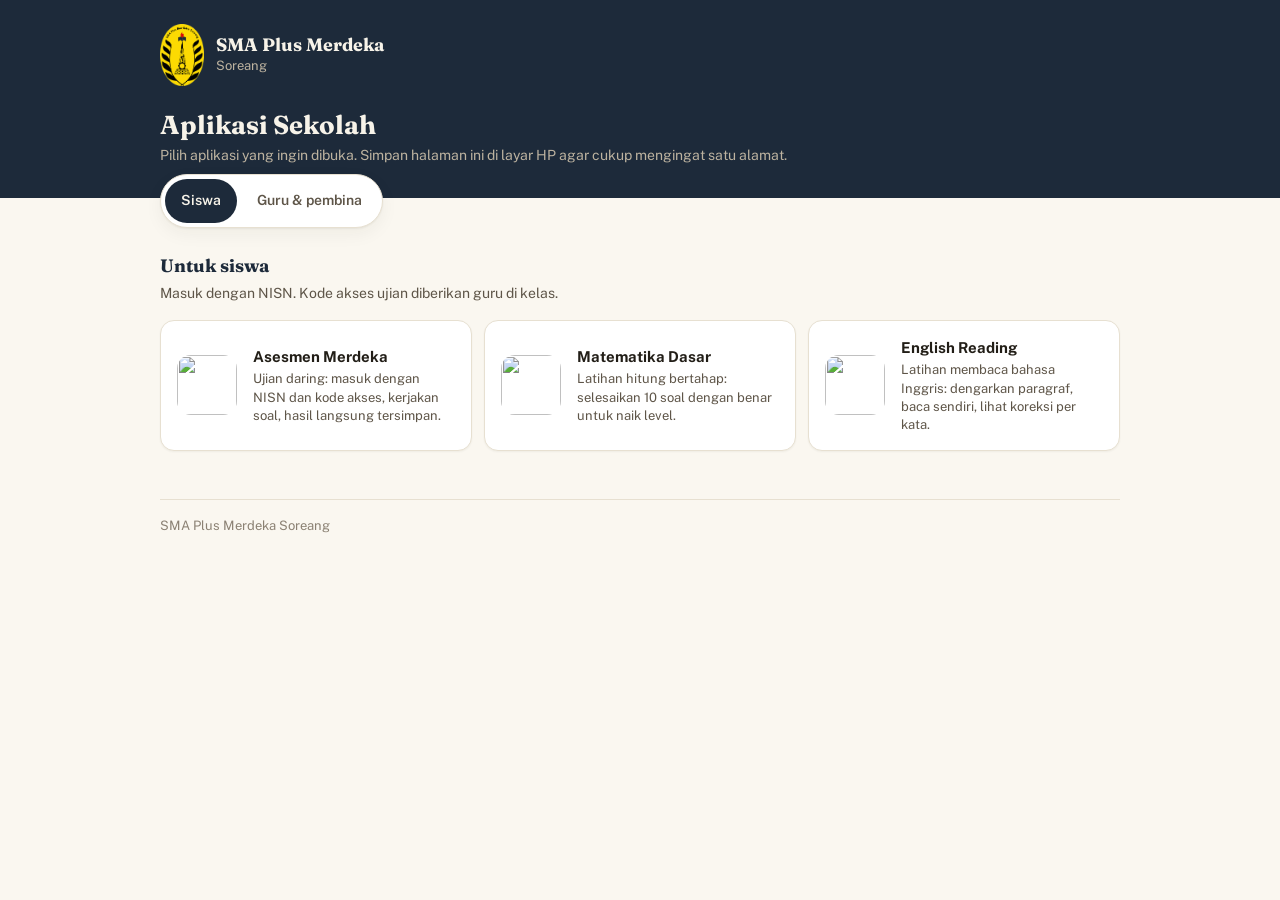
==== index.html @ 801a94b6 "Beranda: halaman pembuka semua aplikasi sekolah (umum + staf) Co-Authored-By: Claude Opus 5.5 <norep" ====
<!doctype html>
<html lang="id">
<head>
<meta charset="utf-8">
<meta name="viewport" content="width=device-width, initial-scale=1">
<title>Aplikasi Sekolah — SMA Plus Merdeka Soreang</title>
<meta name="description" content="Semua aplikasi SMA Plus Merdeka Soreang dalam satu halaman: latihan, asesmen, dan administrasi sekolah.">
<meta property="og:type" content="website">
<meta property="og:site_name" content="SMA Plus Merdeka Soreang">
<meta property="og:locale" content="id_ID">
<meta property="og:title" content="Aplikasi Sekolah — SMA Plus Merdeka Soreang">
<meta property="og:description" content="Semua aplikasi sekolah dalam satu halaman.">
<meta property="og:image" content="https://smapmerdekasoreang99-star.github.io/matematika_dasar/assets/pratinjau.jpg?v=3">
<meta name="theme-color" content="#1D2A3A">
<link rel="icon" type="image/png" sizes="32x32" href="assets/ikon-32.png">
<link rel="apple-touch-icon" href="assets/apple-touch-icon.png">
<link rel="manifest" href="manifest.webmanifest">
<link rel="stylesheet" href="assets/dasar.css?v=1">
<link rel="stylesheet" href="assets/beranda.css?v=1">
<script>document.documentElement.classList.add("js")</script>
</head>
<body>
<header class="kepala">
  <div class="kepala-isi">
    <div class="merek"><img src="assets/logo.png" alt="Logo SMA Plus Merdeka Soreang"><div><b>SMA Plus Merdeka</b><span>Soreang</span></div></div>
    <h1>Aplikasi Sekolah</h1>
    <p>Pilih aplikasi yang ingin dibuka. Simpan halaman ini di layar HP agar cukup mengingat satu alamat.</p>
  </div>
</header>
<main class="isi">
  <nav class="pilih" aria-label="Kelompok pemakai">
    <a href="#siswa" data-ke="siswa">Siswa</a>
    <a href="#guru" data-ke="guru">Guru &amp; pembina</a>
  </nav>

  <section class="kelompok" id="siswa" aria-labelledby="j-siswa">
    <h2 id="j-siswa">Untuk siswa</h2>
    <p>Masuk dengan NISN. Kode akses ujian diberikan guru di kelas.</p>
    <ul class="ubin">
      <li><a href="/Tryout_Guru/"><img src="/Tryout_Guru/assets/ikon-192.png" alt=""><span><b>Asesmen Merdeka</b><small>Ujian daring: masuk dengan NISN dan kode akses, kerjakan soal, hasil langsung tersimpan.</small></span></a></li>
      <li><a href="/matematika_dasar/"><img src="/matematika_dasar/assets/ikon-192.png" alt=""><span><b>Matematika Dasar</b><small>Latihan hitung bertahap: selesaikan 10 soal dengan benar untuk naik level.</small></span></a></li>
      <li><a href="/english_reading/"><img src="/english_reading/assets/ikon-192.png" alt=""><span><b>English Reading</b><small>Latihan membaca bahasa Inggris: dengarkan paragraf, baca sendiri, lihat koreksi per kata.</small></span></a></li>
    </ul>
  </section>

  <section class="kelompok" id="guru" aria-labelledby="j-guru">
    <h2 id="j-guru">Untuk guru dan pembina</h2>
    <p>Masuk dengan PIN pribadi masing-masing.</p>
    <ul class="ubin">
      <li><a href="/Tryout_Guru/?guru"><img src="/Tryout_Guru/assets/ikon-192.png" alt=""><span><b>Asesmen Merdeka</b><small>Buka sesi ujian, pantau siswa, dan lihat hasil serta analisis soal.</small><span class="peran">Guru &amp; pengawas</span></span></a></li>
      <li><a href="/Tryout_Guru/admin.html?menu=pustaka"><img src="/Tryout_Guru/assets/ikon-192.png" alt=""><span><b>Pustaka Paket Asesmen</b><small>Bank soal: unggah soal dengan atau tanpa kisi-kisi, dan kelola paket buatan sendiri.</small><span class="peran">Guru</span></span></a></li>
      <li><a href="/matematika_dasar/guru.html"><img src="/matematika_dasar/assets/ikon-192.png" alt=""><span><b>Matematika Dasar</b><small>Sesi kegiatan per kelompok, kemajuan level siswa, dan rekap.</small><span class="peran">Guru</span></span></a></li>
      <li><a href="/english_reading/guru.html"><img src="/english_reading/assets/ikon-192.png" alt=""><span><b>English Reading</b><small>Sesi kegiatan per kelompok dan kemajuan membaca siswa.</small><span class="peran">Guru</span></span></a></li>
      <li><a href="/absen_ekskul/"><img src="/absen_ekskul/assets/ikon-192.png" alt=""><span><b>Absensi Ekstrakurikuler</b><small>Laporan kegiatan, kehadiran peserta, rekap, dan nilai ekstrakurikuler.</small><span class="peran">Pembina</span></span></a></li>
    </ul>
  </section>

  <footer class="kaki">SMA Plus Merdeka Soreang</footer>
</main>
<script>
/* Kelompok terakhir yang dipilih diingat di perangkat ini; #siswa / #guru di alamat bisa dibagikan. */
(function(){
  var KUNCI="beranda_kelompok",kel=["siswa","guru"];
  function pilih(k,simpan){
    if(kel.indexOf(k)<0)k="siswa";
    kel.forEach(function(x){document.getElementById(x).hidden=x!==k});
    document.querySelectorAll(".pilih a").forEach(function(a){a.setAttribute("aria-current",a.dataset.ke===k?"true":"false")});
    if(simpan)try{localStorage.setItem(KUNCI,k)}catch(e){}
  }
  var awal=location.hash.slice(1);
  if(kel.indexOf(awal)<0)try{awal=localStorage.getItem(KUNCI)}catch(e){awal=null}
  pilih(awal,false);
  /* #guru di alamat tidak boleh membuat halaman melompat melewati judul */
  if(location.hash)window.addEventListener("load",function(){window.scrollTo(0,0)});
  document.querySelectorAll(".pilih a").forEach(function(a){a.addEventListener("click",function(e){
    e.preventDefault();history.replaceState(null,"","#"+a.dataset.ke);pilih(a.dataset.ke,true)})});
  window.addEventListener("hashchange",function(){pilih(location.hash.slice(1),true)});
})();
</script>
</body>
</html>
---- assets/dasar.css ----
@import url('https://fonts.googleapis.com/css2?family=Fraunces:opsz,wght@9..144,500;9..144,700&family=Public+Sans:wght@400;500;600;700&display=swap');

/* =====================================================================
   Dasar tampilan bersama — Sistem Informasi SMA Plus Merdeka Soreang
   =====================================================================
   Berkas ini SALINAN SERUPA di lima repositori:
     data_induk/assets/  kehadiran_guru/assets/  absen_ekskul/assets/
     induk_pembiayaan/assets/  Tryout_Guru/assets/
   Bila diubah di satu tempat, salin ke empat tempat lainnya. Perintah
   pembandingnya ditulis tanpa tanda bintang-garis miring, karena urutan
   itu MENUTUP komentar CSS dan membuat sisa keterangan ini terbaca sebagai
   aturan:

     md5sum  tiap-aplikasi/assets/dasar.css   # kelimanya harus sama

   Isinya sengaja HANYA token dan dasar yang benar-benar sama di semua
   aplikasi. Nama kelas komponen berbeda-beda antar aplikasi (.tbl di
   Absensi Ekskul, .btn di Data Induk), jadi komponennya tetap ditulis di
   style.css masing-masing — tetapi warna, jarak, dan lapisannya wajib
   mengambil dari sini. Dengan begitu mengubah palet cukup sekali, dan
   tidak ada aplikasi yang diam-diam menyimpang seperti dulu terjadi pada
   tarif dan nama penanda tangan.

   Dimuat SEBELUM style.css aplikasi:
     <link rel="stylesheet" href="assets/dasar.css?v=1">
     <link rel="stylesheet" href="assets/style.css?v=...">

   ---------------------------------------------------------------------
   Empat aturan yang berlaku di seluruh aplikasi
   ---------------------------------------------------------------------
   1. Tidak ada angka lepas. Warna, jarak, sudut, bayang, ukuran huruf,
      dan tingkat lapisan semuanya bernama di sini, lalu dipakai lewat
      var(). Angka lepas yang tersebar adalah asal-mula tampilan yang
      tidak rapi — dan, pada kasus lapisan, asal-mula dialog yang
      tertimbun toolbar sampai tombolnya tidak bisa ditekan.

   2. Jarak berirama kelipatan 4 px, diambil dari satu tangga jarak,
      supaya unsur yang sejajar benar-benar sejajar.

   3. Warna selalu berarti sesuatu, tidak pernah menjadi hiasan. Emas dari
      lambang sekolah adalah aksen utama — penanda "di sini kamu berada"
      dan "ini tindakan utamanya". Selebihnya hanya dua macam makna:

        keadaan    hijau hadir · merah tidak hadir · biru sakit · emas izin
        pekerjaan  hijau mencatat · biru membaca · emas mengelola

      Tidak ada rona ketujuh yang ditambahkan supaya tampak ramai —
      deretan warna tanpa arti membuat yang penting tenggelam.

   4. Setiap pasangan tulisan dan latar wajib memenuhi ambang keterbacaan
      WCAG (4,5:1 untuk teks biasa). Itulah sebabnya ada DUA emas: yang
      terang untuk bidang, yang gelap untuk tulisan kecil.
   ===================================================================== */

:root{
  /* ---- Warna dasar: diturunkan dari lambang sekolah, dilembutkan ---- */
  --kertas:#FAF7F0;            /* latar halaman */
  --kertas-2:#FFFFFF;          /* permukaan kartu */
  --kertas-3:#F6F2E8;          /* permukaan kedua: kepala tabel, baris jumlah */
  /* ---- Chrome gelap: topbar, bilah samping, bilah aksi, kendali terpilih ----
     Sengaja TERPISAH dari --tinta walau dulu nilainya kebetulan sama.
     Keduanya peran yang berbeda: yang satu latar perkakas, yang satu warna
     tulisan. Menyatukannya membuat warna header tidak bisa diubah tanpa
     ikut mengubah warna seluruh tulisan. */
  --gelap:#1D2A3A;             /* biru tua: topbar dan bilah samping */
  --gelap-2:#33445A;           /* garis dan sorotan di atas chrome gelap */

  --tinta:#221E17;             /* teks utama */
  --tinta-2:#5E5548;           /* teks keterangan */
  --tinta-3:#8B8173;           /* teks paling redup */
  --tinta-terang:#F7F3E9;      /* teks utama di atas chrome gelap */
  --tinta-terang-2:#BDB3A0;    /* teks keterangan di atas chrome gelap */
  --tinta-terang-3:#978F80;    /* teks paling redup di atas chrome gelap.
                                  Ada tersendiri karena --tinta-3 adalah abu
                                  untuk latar TERANG: dipakai di atas chrome
                                  gelap rasionya cuma 3,8:1, di bawah ambang.
                                  Ini yang paling redup yang masih lolos. */

  --garis:#E7E0D1;             /* garis pemisah */
  --garis-2:#D6CCB6;           /* garis yang perlu lebih tegas */

  /* ---- Aksen tunggal: emas lambang ---- */
  --emas:#C29433;              /* bidang: tombol utama, penanda terpilih */
  --emas-tua:#A67C1E;          /* tepi, dan teks di atas emas muda */
  --emas-teks:#8F6B1A;         /* emas untuk TULISAN KECIL di latar terang.
                                  Emas terang hanya 2,3:1 dengan putih dan
                                  emas tua 3,8:1 — keduanya di bawah ambang.
                                  Ini yang paling terang yang masih lolos,
                                  jadi tetap terbaca emas, bukan cokelat. */
  --emas-muda:#FFF6D2;       /* Sengaja dimudakan dari #F6E8C6: dengan yang lama,
                                  --emas-teks di atasnya hanya 4,03:1 — di bawah
                                  ambang. Sekarang 4,52:1. Warna ini menjadi latar
                                  lencana dan pesan, jadi tulisannya harus terbaca. */
  --emas-kabut:#FBF5E6;

  /* ---- Tindakan utama ----
     Latar DAN warna tulisan di atasnya selalu berpasangan. Tanpa ini,
     aplikasi yang dulu berlatar hijau tua dengan tulisan putih akan
     mewarisi tulisan putih di atas emas terang — 2,3:1, tidak terbaca. */
  --utama:var(--emas);
  --utama-tua:var(--emas-tua);
  --utama-teks:#2A2114;

  /* ---- Warna keadaan: status kehadiran ---- */
  --hadir:#3F6B4F;   --hadir-muda:#E4EFE7;   --hadir-tua:#2B4B37;
  --absen:#A8432E;   --absen-muda:#F7E4DF;   --absen-tua:#7C2F1F;
  --sakit:#2F5D7C;   --sakit-muda:#E3EDF3;   --sakit-tua:#234A63;
  --netral-muda:#EDE8DD;

  /* ---- Warna pekerjaan: jenis tindakan sebuah halaman atau tombol ----
     Sengaja memakai rona YANG SAMA dengan warna keadaan di atas. Palet
     tetap berisi tiga warna; yang bertambah hanya maknanya. */
  --kerja-catat:var(--hadir);      /* mengisi atau mengubah data  */
  --kerja-baca:var(--sakit);       /* melihat, merekap, mengunduh */
  --kerja-kelola:var(--emas-teks); /* mengelola daftar induk      */

  /* ---- Tangga jarak: kelipatan 4 px ---- */
  --j1:4px; --j2:8px; --j3:12px; --j4:16px; --j5:24px; --j6:32px; --j7:48px;

  /* ---- Sudut ---- */
  --r1:8px;    /* isian, tombol kecil */
  --r2:10px;   /* tombol */
  --r3:14px;   /* kartu */
  --r-bulat:999px;

  /* ---- Bayang: sangat tipis, hanya untuk memisahkan permukaan ---- */
  --bayang-1:0 1px 2px rgba(34,30,23,.05);
  --bayang-2:0 1px 2px rgba(34,30,23,.06), 0 6px 18px rgba(34,30,23,.05);
  --bayang-atas:0 -4px 14px rgba(34,30,23,.07);

  /* ---- Ukuran huruf ---- */
  --h-xs:12px; --h-s:13px; --h-m:14px; --h-n:15px; --h-b:16px;
  --h-judul-s:18px; --h-judul:23px; --h-judul-b:26px;

  /* ---- Ukuran sentuh terkecil (pedoman aksesibilitas) ---- */
  --sentuh:44px;

  /* ---- Tingkat lapisan ----
     Satu tangga untuk seluruh aplikasi. Urutannya mutlak: pesan di atas
     tirai, tirai di atas navigasi, navigasi di atas isi. Angka z-index
     yang dipilih sendiri-sendiri di tengah berkas pernah membuat dialog
     PIN kebagian 20 sementara toolbar 60 — tombol Batal di dalam dialog
     tertimbun dan tidak bisa ditekan.

     Di DALAM satu tabel yang melekat saat digulung, tingkat 1–4 dipakai
     apa adanya: itu urutan antar-sel sebuah tabel (isi < kolom kiri <
     kepala < sudut kiri-atas), bukan urutan antar-bagian halaman.
     Semuanya jauh di bawah topbar, jadi tidak ikut diberi nama. */
  --lapis-isi:2;               /* unsur kecil di atas isi kartunya */
  --lapis-topbar:30;
  --lapis-bar:35;              /* bilah aksi mengambang */
  --lapis-nav:40;
  --lapis-saran:70;            /* kotak saran pencarian */
  --lapis-tirai:200;           /* dialog, layar kunci */
  --lapis-sibuk:250;           /* tirai "sedang bekerja" — menutupi dialog */
  --lapis-pesan:300;           /* pesan sekilas — selalu paling atas */
}

/* ---------------------------------------------------------------------
   Dasar yang sama di semua aplikasi
   --------------------------------------------------------------------- */
*{box-sizing:border-box}

/* Satu cincin fokus untuk seluruh sistem. Tidak pernah dihilangkan:
   sebagian pengguna memakai papan ketik, dan tanpa cincin ini mereka
   kehilangan jejak posisi di halaman. */
:where(a,button,input,select,textarea,summary,[tabindex]):focus-visible{
  outline:3px solid rgba(194,148,51,.45);
  outline-offset:2px;
}

/* Angka pada kolom jumlah, rupiah, dan jam ditulis dengan lebar yang sama
   supaya kolomnya berbaris lurus ke bawah; tanpa ini digit 1 lebih sempit
   dan deretan angkanya terlihat bergelombang. */
.angka,.rp,.jumlah,td.angka,th.angka{font-variant-numeric:tabular-nums}

/* ---------------------------------------------------------------------
   Tombol unduh dan unggah — satu rupa di kelima aplikasi (29 September 2026)
   ---------------------------------------------------------------------
   Pengecualian yang disengaja dari "komponen di style.css masing-masing":
   tombol unduh harus terbaca sama di mana pun, jadi rupanya ditulis sekali
   di sini dan TIDAK bergantung pada .btn / .tbl / .ghost milik aplikasi.

     <button class="btn-unduh" data-fmt="xlsx">Unduh rekap</button>
     <button class="btn-unduh utama" data-fmt="xlsx">Unduh rekap</button>
     <button class="btn-unduh unggah" data-fmt="xlsx">Unggah isian</button>

   Dua tingkat:
     .btn-unduh        garis emas di latar krem — unduhan pendukung
                       (template, blanko, kuitansi, cadangan)
     .btn-unduh.utama  emas penuh — SATU per halaman, laporan pokoknya
   Ikon panah dan lencana format (XLSX, DOCX, …) digambar CSS dari
   data-fmt, bukan ditulis di label. Karena itu label cukup "Unduh rekap",
   tanpa "(xlsx)", dan bila skrip mengganti tulisan tombol sementara
   ("Menyiapkan…") ikon dan lencananya tidak ikut hilang.
   Warna lencana memakai makna yang sudah ada: hijau untuk lembar kerja
   (xlsx, csv), biru untuk dokumen (docx), netral untuk lainnya. */
.btn-unduh{
  display:inline-flex;align-items:center;gap:var(--j2);
  padding:var(--j2) var(--j3);
  border:1px solid var(--emas-tua);border-radius:var(--r1);
  background:var(--emas-kabut);color:var(--emas-teks);
  font:inherit;font-size:var(--h-s);font-weight:600;line-height:1.2;
  white-space:nowrap;cursor:pointer;text-decoration:none;
  box-shadow:var(--bayang-1);
  transition:background-color .15s,border-color .15s,box-shadow .15s,transform .05s;
}
.btn-unduh:hover{background:var(--emas-muda);box-shadow:var(--bayang-2)}
.btn-unduh:active{transform:translateY(1px)}
.btn-unduh::before{
  content:"";flex:none;width:16px;height:16px;background:currentColor;
  -webkit-mask:var(--ikon-unduh) center/contain no-repeat;
          mask:var(--ikon-unduh) center/contain no-repeat;
}
.btn-unduh.unggah::before{
  -webkit-mask-image:var(--ikon-unggah);mask-image:var(--ikon-unggah);
}
.btn-unduh[data-fmt]::after{
  content:attr(data-fmt);text-transform:uppercase;
  padding:1px var(--j2);border-radius:var(--j1);
  font-size:var(--h-xs);font-weight:700;letter-spacing:.04em;line-height:1.35;
  background:var(--netral-muda);color:var(--tinta-2);
}
.btn-unduh:is([data-fmt="xlsx"],[data-fmt="csv"])::after{background:var(--hadir-muda);color:var(--hadir-tua)}
.btn-unduh[data-fmt="docx"]::after{background:var(--sakit-muda);color:var(--sakit-tua)}
.btn-unduh.utama{
  background:var(--utama);border-color:var(--utama-tua);color:var(--utama-teks);
  box-shadow:var(--bayang-2);
}
.btn-unduh.utama:hover{background:var(--utama);filter:brightness(1.07)}   /* lebih terang, bukan lebih gelap: tulisan gelapnya tetap di atas 4,5:1 */
.btn-unduh:disabled{opacity:.5;cursor:not-allowed;box-shadow:none;transform:none}
.btn-unduh:disabled:hover{background:var(--emas-kabut)}
.btn-unduh.utama:disabled:hover{filter:none}
/* Di layar sentuh setinggi ukuran sentuh terkecil. */
@media (pointer:coarse){ .btn-unduh{min-height:var(--sentuh)} }
:root{
  --ikon-unduh:url("data:image/svg+xml,%3Csvg xmlns='http://www.w3.org/2000/svg' viewBox='0 0 24 24' fill='none' stroke='black' stroke-width='2.2' stroke-linecap='round' stroke-linejoin='round'%3E%3Cpath d='M12 4v11M7 10l5 5 5-5M5 20h14'/%3E%3C/svg%3E");
  --ikon-unggah:url("data:image/svg+xml,%3Csvg xmlns='http://www.w3.org/2000/svg' viewBox='0 0 24 24' fill='none' stroke='black' stroke-width='2.2' stroke-linecap='round' stroke-linejoin='round'%3E%3Cpath d='M12 16V5M7 10l5-5 5 5M5 20h14'/%3E%3C/svg%3E");
}
---- assets/beranda.css ----
/* Beranda — halaman pembuka semua aplikasi SMA Plus Merdeka Soreang.
   Token warna, jarak, dan huruf dari assets/dasar.css (salinan yang sama dengan aplikasi lain). */
html{-webkit-text-size-adjust:100%}
body{margin:0;background:var(--kertas);color:var(--tinta);
  font-family:"Public Sans",system-ui,-apple-system,"Segoe UI",Roboto,sans-serif;font-size:var(--h-b);line-height:1.5}
.kepala{background:var(--gelap);color:var(--tinta-terang);padding:var(--j5) 0 var(--j6)}
.kepala-isi,.isi{max-width:992px;margin:0 auto;padding-left:var(--j4);padding-right:var(--j4)}
.merek{display:flex;align-items:center;gap:var(--j3)}
.merek img{width:44px;height:auto;flex:none}
.merek b{display:block;font-family:"Fraunces",Georgia,serif;font-size:var(--h-judul-s);line-height:1.2}
.merek span{display:block;color:var(--tinta-terang-2);font-size:var(--h-s)}
h1{font-family:"Fraunces",Georgia,serif;font-weight:700;font-size:var(--h-judul-b);line-height:1.2;margin:var(--j5) 0 var(--j1);text-wrap:balance}
.kepala p{margin:0;color:var(--tinta-terang-2);font-size:var(--h-m)}
.isi{padding-bottom:var(--j6)}

/* Pilihan kelompok pemakai */
.pilih{display:flex;gap:var(--j1);margin:calc(-1 * var(--j5)) 0 var(--j5);padding:var(--j1);
  background:var(--kertas-2);border:1px solid var(--garis);border-radius:var(--r-bulat);box-shadow:var(--bayang-2);width:fit-content;max-width:100%}
.pilih a{flex:1;min-height:var(--sentuh);display:flex;align-items:center;justify-content:center;padding:0 var(--j4);
  border-radius:var(--r-bulat);color:var(--tinta-2);font-weight:600;font-size:var(--h-m);text-decoration:none;white-space:nowrap}
.pilih a[aria-current="true"]{background:var(--gelap);color:var(--tinta-terang)}
.pilih a:not([aria-current="true"]):hover{background:var(--kertas-3);color:var(--tinta)}

h2{font-family:"Fraunces",Georgia,serif;font-size:var(--h-judul-s);color:var(--gelap);margin:0 0 var(--j1)}
.kelompok>p{margin:0 0 var(--j4);color:var(--tinta-2);font-size:var(--h-m)}
.kelompok+.kelompok{margin-top:var(--j6)}
.js .kelompok[hidden]{display:none}

/* Ubin aplikasi */
.ubin{list-style:none;margin:0;padding:0;display:grid;gap:var(--j3);grid-template-columns:repeat(auto-fill,minmax(270px,1fr))}
.ubin a{display:flex;align-items:center;gap:var(--j4);height:100%;padding:var(--j4);
  background:var(--kertas-2);border:1px solid var(--garis);border-radius:var(--r3);box-shadow:var(--bayang-1);
  color:inherit;text-decoration:none;transition:box-shadow .15s,border-color .15s,transform .05s}
.ubin a:hover{border-color:var(--garis-2);box-shadow:var(--bayang-2)}
.ubin a:active{transform:translateY(1px)}
.ubin img{width:60px;height:60px;flex:none;border-radius:14px}
.ubin b{display:block;font-size:var(--h-n);color:var(--tinta)}
.ubin small{display:block;margin-top:2px;color:var(--tinta-2);font-size:var(--h-s);line-height:1.4}
.ubin .peran{display:inline-block;margin-top:var(--j2);padding:1px var(--j2);border-radius:var(--r-bulat);
  background:var(--emas-kabut);color:var(--emas-teks);font-size:var(--h-xs);font-weight:600}

.kaki{margin-top:var(--j7);padding-top:var(--j4);border-top:1px solid var(--garis);color:var(--tinta-3);font-size:var(--h-s)}
.kaki a{color:var(--emas-teks)}
@media (max-width:420px){ h1{font-size:var(--h-judul)} .ubin img{width:52px;height:52px;border-radius:12px} }
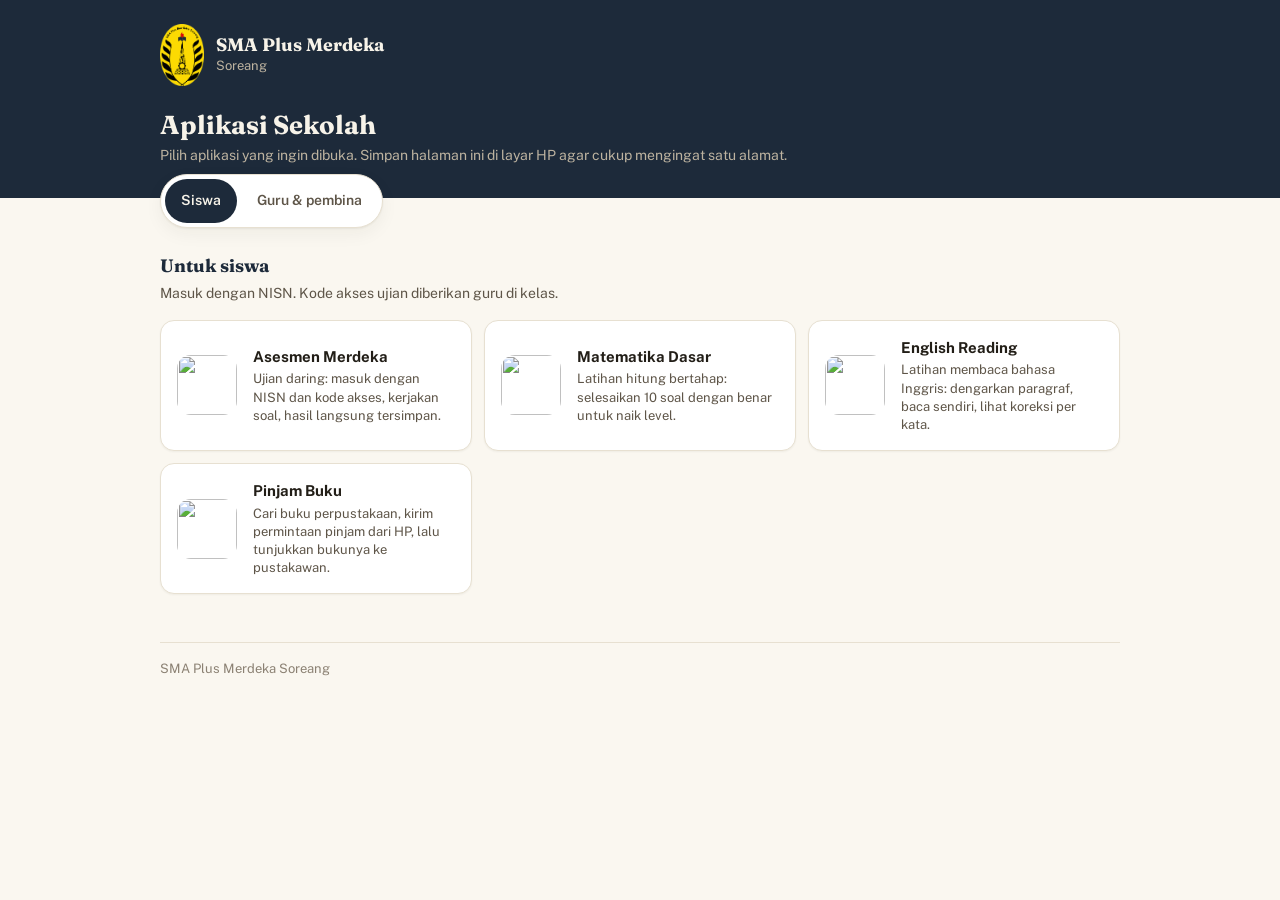
==== commit 05d7f2c2: "Ubin Pinjam Buku di bagian Siswa Co-Authored-By: Claude Opus 5.5 <noreply@anthropic.com>" ====
--- a/index.html
+++ b/index.html
@@ -40,6 +40,7 @@
       <li><a href="/Tryout_Guru/"><img src="/Tryout_Guru/assets/ikon-192.png" alt=""><span><b>Asesmen Merdeka</b><small>Ujian daring: masuk dengan NISN dan kode akses, kerjakan soal, hasil langsung tersimpan.</small></span></a></li>
       <li><a href="/matematika_dasar/"><img src="/matematika_dasar/assets/ikon-192.png" alt=""><span><b>Matematika Dasar</b><small>Latihan hitung bertahap: selesaikan 10 soal dengan benar untuk naik level.</small></span></a></li>
       <li><a href="/english_reading/"><img src="/english_reading/assets/ikon-192.png" alt=""><span><b>English Reading</b><small>Latihan membaca bahasa Inggris: dengarkan paragraf, baca sendiri, lihat koreksi per kata.</small></span></a></li>
+      <li><a href="/sarana_prasarana/?pinjam"><img src="/sarana_prasarana/assets/ikon-192.png" alt=""><span><b>Pinjam Buku</b><small>Cari buku perpustakaan, kirim permintaan pinjam dari HP, lalu tunjukkan bukunya ke pustakawan.</small></span></a></li>
     </ul>
   </section>
 
@@ -52,6 +53,7 @@
       <li><a href="/matematika_dasar/guru.html"><img src="/matematika_dasar/assets/ikon-192.png" alt=""><span><b>Matematika Dasar</b><small>Sesi kegiatan per kelompok, kemajuan level siswa, dan rekap.</small><span class="peran">Guru</span></span></a></li>
       <li><a href="/english_reading/guru.html"><img src="/english_reading/assets/ikon-192.png" alt=""><span><b>English Reading</b><small>Sesi kegiatan per kelompok dan kemajuan membaca siswa.</small><span class="peran">Guru</span></span></a></li>
       <li><a href="/absen_ekskul/"><img src="/absen_ekskul/assets/ikon-192.png" alt=""><span><b>Absensi Ekstrakurikuler</b><small>Laporan kegiatan, kehadiran peserta, rekap, dan nilai ekstrakurikuler.</small><span class="peran">Pembina</span></span></a></li>
+      <li><a href="/sarana_prasarana/"><img src="/sarana_prasarana/assets/ikon-192.png" alt=""><span><b>Sarana Prasarana</b><small>Isi sarana, alat, dan bahan tiap ruang. Penanggung jawab ruang mencatat ruangnya sendiri.</small><span class="peran">Penanggung jawab ruang</span></span></a></li>
     </ul>
   </section>
 
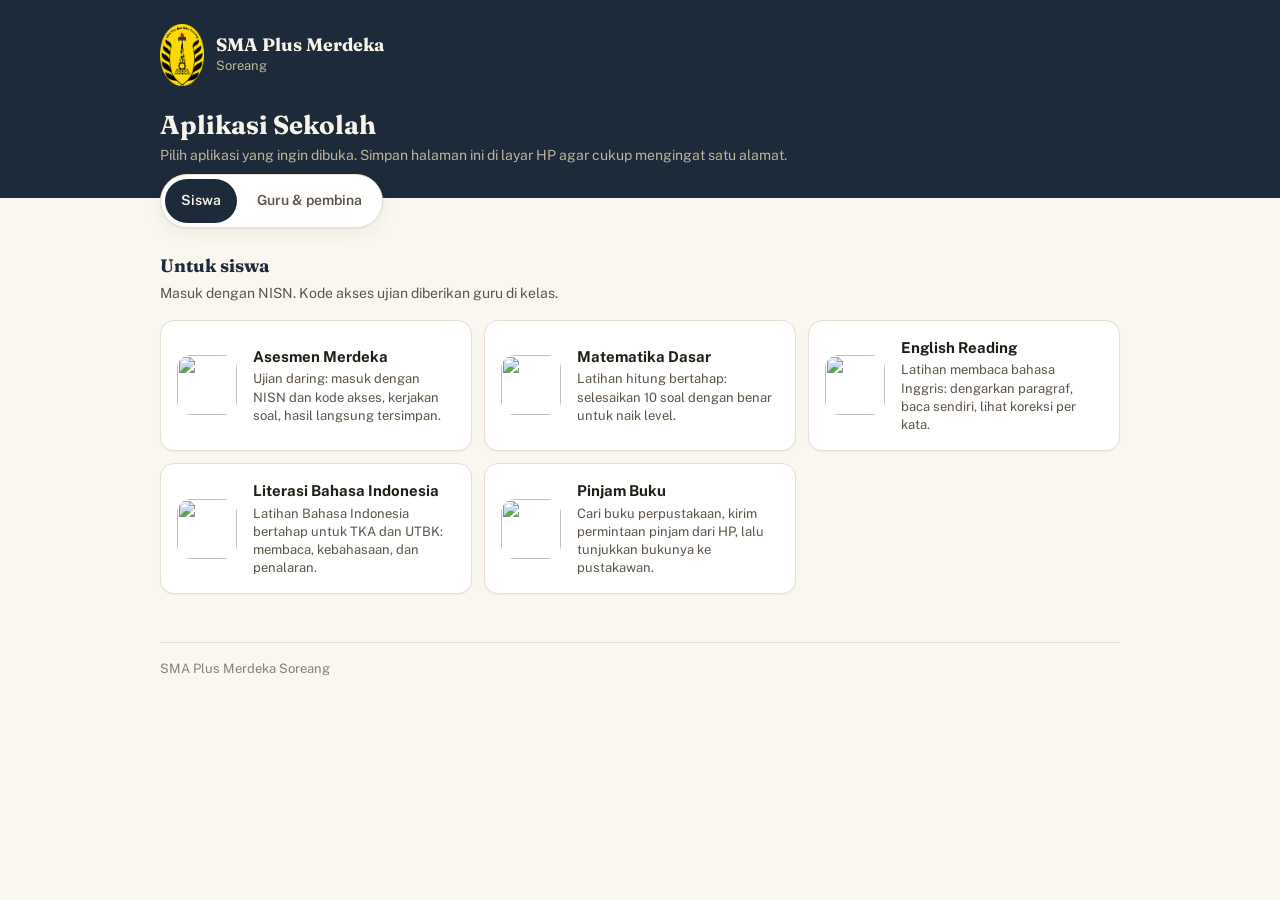
==== commit 1dd5f29e: "Beranda: tambah Literasi Bahasa Indonesia (siswa dan guru) Co-Authored-By: Claude Opus 5.5 <noreply@" ====
--- a/index.html
+++ b/index.html
@@ -40,6 +40,7 @@
       <li><a href="/Tryout_Guru/"><img src="/Tryout_Guru/assets/ikon-192.png" alt=""><span><b>Asesmen Merdeka</b><small>Ujian daring: masuk dengan NISN dan kode akses, kerjakan soal, hasil langsung tersimpan.</small></span></a></li>
       <li><a href="/matematika_dasar/"><img src="/matematika_dasar/assets/ikon-192.png" alt=""><span><b>Matematika Dasar</b><small>Latihan hitung bertahap: selesaikan 10 soal dengan benar untuk naik level.</small></span></a></li>
       <li><a href="/english_reading/"><img src="/english_reading/assets/ikon-192.png" alt=""><span><b>English Reading</b><small>Latihan membaca bahasa Inggris: dengarkan paragraf, baca sendiri, lihat koreksi per kata.</small></span></a></li>
+      <li><a href="/literasi_indonesia/"><img src="/literasi_indonesia/assets/ikon-192.png?v=2" alt=""><span><b>Literasi Bahasa Indonesia</b><small>Latihan Bahasa Indonesia bertahap untuk TKA dan UTBK: membaca, kebahasaan, dan penalaran.</small></span></a></li>
       <li><a href="/sarana_prasarana/?pinjam"><img src="/sarana_prasarana/assets/ikon-192.png" alt=""><span><b>Pinjam Buku</b><small>Cari buku perpustakaan, kirim permintaan pinjam dari HP, lalu tunjukkan bukunya ke pustakawan.</small></span></a></li>
     </ul>
   </section>
@@ -52,6 +53,7 @@
       <li><a href="/Tryout_Guru/admin.html?menu=pustaka"><img src="/Tryout_Guru/assets/ikon-192.png" alt=""><span><b>Pustaka Paket Asesmen</b><small>Bank soal: unggah soal dengan atau tanpa kisi-kisi, dan kelola paket buatan sendiri.</small><span class="peran">Guru</span></span></a></li>
       <li><a href="/matematika_dasar/guru.html"><img src="/matematika_dasar/assets/ikon-192.png" alt=""><span><b>Matematika Dasar</b><small>Sesi kegiatan per kelompok, kemajuan level siswa, dan rekap.</small><span class="peran">Guru</span></span></a></li>
       <li><a href="/english_reading/guru.html"><img src="/english_reading/assets/ikon-192.png" alt=""><span><b>English Reading</b><small>Sesi kegiatan per kelompok dan kemajuan membaca siswa.</small><span class="peran">Guru</span></span></a></li>
+      <li><a href="/literasi_indonesia/guru.html"><img src="/literasi_indonesia/assets/ikon-192.png?v=2" alt=""><span><b>Literasi Bahasa Indonesia</b><small>Sesi kegiatan per rombel, kemajuan level siswa, dan rekap.</small><span class="peran">Guru BI &amp; koordinator</span></span></a></li>
       <li><a href="/absen_ekskul/"><img src="/absen_ekskul/assets/ikon-192.png" alt=""><span><b>Absensi Ekstrakurikuler</b><small>Laporan kegiatan, kehadiran peserta, rekap, dan nilai ekstrakurikuler.</small><span class="peran">Pembina</span></span></a></li>
       <li><a href="/sarana_prasarana/"><img src="/sarana_prasarana/assets/ikon-192.png" alt=""><span><b>Sarana Prasarana</b><small>Isi sarana, alat, dan bahan tiap ruang. Penanggung jawab ruang mencatat ruangnya sendiri.</small><span class="peran">Penanggung jawab ruang</span></span></a></li>
     </ul>
